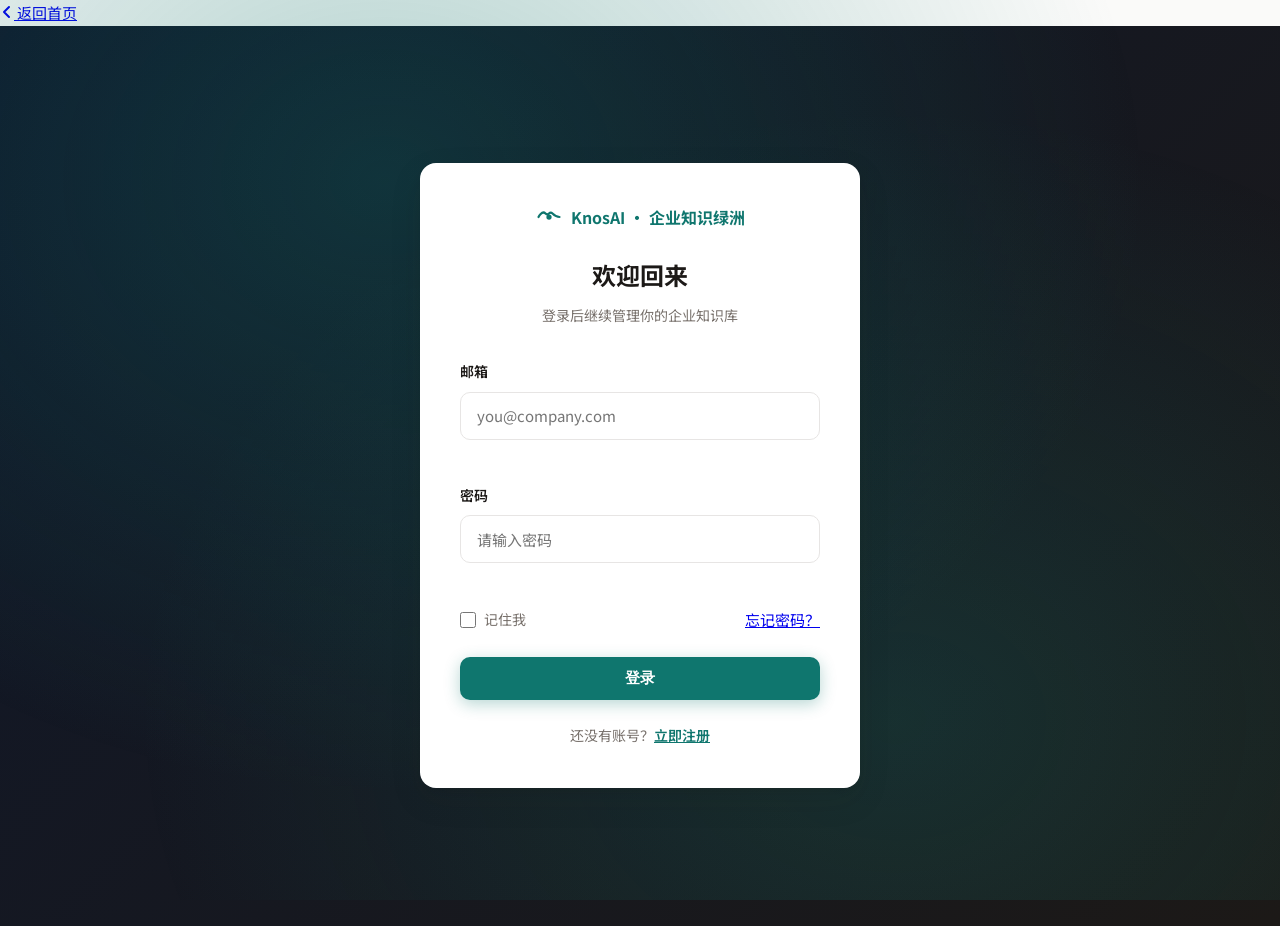
==== dashboard.html @ cca68ba0 "fix: move auth pages to root to fix 404" ====
<!DOCTYPE html>
<html lang="zh-CN">
<head>
  <meta charset="UTF-8">
  <meta name="viewport" content="width=device-width, initial-scale=1.0">
  <title>控制台 - KnosAI · 企业知识绿洲</title>
  <link href="https://fonts.googleapis.com/css2?family=Noto+Sans+SC:wght@400;500;600;700;900&display=swap" rel="stylesheet">
  <link rel="stylesheet" href="assets/css/auth.css">
</head>
<body>
  <div class="dashboard-page" id="dashboard-page">
    <nav class="dashboard-nav">
      <a href="index.html" class="dashboard-logo">
        <svg viewBox="0 0 32 32" fill="none">
          <path d="M4 16C4 16 8 8 12 12C16 16 16 8 20 12C24 16 28 16 28 16" stroke="#0F766E" stroke-width="2.5" stroke-linecap="round"/>
          <circle cx="16" cy="16" r="3" fill="#0F766E"/>
        </svg>
        KnosAI · 企业知识绿洲
      </a>
      <div class="dashboard-user">
        <div class="dashboard-username" id="dashboard-username"></div>
        <button type="button" class="btn-logout" id="logout-btn">退出</button>
      </div>
    </nav>

    <main class="dashboard-content">
      <div class="welcome-card">
        <span class="welcome-badge">Demo 模式</span>
        <h1 class="welcome-title">欢迎使用 KnosAI</h1>
        <p class="welcome-desc">
          这是你的企业知识库控制台骨架。后续阶段将逐步接入：站点清单、引导式问答、文档上传、AI 智能问答等核心功能。
        </p>

        <div id="dashboard-info" style="display:none; margin-top: 20px; padding: 14px 16px; background: var(--bg-warm); border-radius: var(--radius-md); font-size: 13px; color: var(--text-muted);"></div>

        <div class="welcome-features">
          <div class="welcome-feature">
            <div class="welcome-feature-icon">💬</div>
            <div class="welcome-feature-title">引导式问答</div>
            <div class="welcome-feature-desc">通过 20-30 个问题挖掘老师傅的隐性经验（即将上线）</div>
          </div>
          <div class="welcome-feature">
            <div class="welcome-feature-icon">📄</div>
            <div class="welcome-feature-title">文档上传</div>
            <div class="welcome-feature-desc">支持 Word/PDF/Excel/MD 批量上传解析（即将上线）</div>
          </div>
          <div class="welcome-feature">
            <div class="welcome-feature-icon">🤖</div>
            <div class="welcome-feature-title">AI 智能问答</div>
            <div class="welcome-feature-desc">基于企业知识库的 7×24 智能应答（即将上线）</div>
          </div>
          <div class="welcome-feature">
            <div class="welcome-feature-icon">🏭</div>
            <div class="welcome-feature-title">多站点管理</div>
            <div class="welcome-feature-desc">公司层 + 多站点层独立知识模块（即将上线）</div>
          </div>
        </div>
      </div>
    </main>
  </div>

  <script src="assets/js/auth.js"></script>
</body>
</html>
---- assets/css/auth.css ----
/* ==============================
   KnosAI · 企业知识绿洲
   共用认证样式（登录/注册/控制台）
   ============================== */

:root {
  --primary: #0F766E;
  --primary-light: #14B8A6;
  --primary-dark: #0D5D54;
  --accent: #F97316;
  --bg-white: #FFFFFF;
  --bg-warm: #FAFAF9;
  --bg-light: #F5F5F4;
  --text-dark: #1C1917;
  --text-muted: #78716C;
  --text-light: #A8A29E;
  --border: #E7E5E4;
  --success: #10B981;
  --danger: #EF4444;
  --shadow-sm: 0 1px 3px rgba(28,25,23,0.06), 0 1px 2px rgba(28,25,23,0.04);
  --shadow-md: 0 4px 12px rgba(28,25,23,0.08), 0 2px 4px rgba(28,25,23,0.04);
  --shadow-lg: 0 12px 32px rgba(28,25,23,0.1), 0 4px 8px rgba(28,25,23,0.06);
  --radius-sm: 6px;
  --radius-md: 10px;
  --radius-lg: 16px;
  --radius-full: 9999px;
}

* { margin: 0; padding: 0; box-sizing: border-box; }
body {
  font-family: 'Noto Sans SC', -apple-system, BlinkMacSystemFont, sans-serif;
  background: var(--bg-warm);
  color: var(--text-dark);
  line-height: 1.7;
  font-size: 15px;
  min-height: 100vh;
}

/* ========== 通用按钮 ========== */
.btn {
  display: inline-flex; align-items: center; justify-content: center;
  padding: 12px 24px; border-radius: var(--radius-md);
  font-size: 15px; font-weight: 600; cursor: pointer;
  border: none; transition: all 0.2s ease; white-space: nowrap;
}
.btn-primary {
  background: var(--primary); color: white;
  box-shadow: 0 4px 16px rgba(15,118,110,0.3);
}
.btn-primary:hover {
  background: var(--primary-light);
  transform: translateY(-1px);
  box-shadow: 0 6px 20px rgba(20,184,166,0.4);
}
.btn-block { width: 100%; }

/* ========== 表单 ========== */
.form-group { margin-bottom: 20px; }
.form-label {
  display: block; font-size: 14px; font-weight: 600;
  color: var(--text-dark); margin-bottom: 8px;
}
.form-input {
  width: 100%; height: 48px; padding: 0 16px;
  border: 1.5px solid var(--border); border-radius: var(--radius-md);
  font-size: 15px; font-family: inherit; color: var(--text-dark);
  background: white; transition: border-color 0.2s;
}
.form-input:focus {
  outline: none;
  border-color: var(--primary);
  box-shadow: 0 0 0 3px rgba(15,118,110,0.1);
}
.form-input.error { border-color: var(--danger); }
.form-error {
  font-size: 13px; color: var(--danger); margin-top: 6px; min-height: 18px;
}
.form-options {
  display: flex; align-items: center; justify-content: space-between;
  margin-bottom: 24px;
}
.form-checkbox {
  display: flex; align-items: center; gap: 8px;
  font-size: 14px; color: var(--text-muted); cursor: pointer;
}
.form-checkbox input { width: 16px; height: 16px; cursor: pointer; }
.form-footer {
  text-align: center; margin-top: 24px;
  font-size: 14px; color: var(--text-muted);
}
.form-footer a { color: var(--primary); font-weight: 600; }
.form-footer a:hover { text-decoration: underline; }

/* ========== 告警 ========== */
.alert {
  padding: 12px 16px; border-radius: var(--radius-md);
  font-size: 14px; margin-bottom: 20px; display: none;
}
.alert-error {
  background: rgba(239,68,68,0.08); color: var(--danger);
  border: 1px solid rgba(239,68,68,0.2);
}
.alert-error.show { display: block; }

/* ========== 登录/注册页 ========== */
.auth-page {
  min-height: 100vh; display: flex; align-items: center; justify-content: center;
  padding: 32px 24px;
  background: linear-gradient(135deg, #0F172A 0%, #1C1917 100%);
}
.auth-page::before {
  content: ''; position: fixed; inset: 0;
  background: radial-gradient(ellipse at 30% 20%, rgba(15,118,110,0.3) 0%, transparent 60%),
              radial-gradient(ellipse at 70% 80%, rgba(20,184,166,0.15) 0%, transparent 60%);
  pointer-events: none;
}
.auth-card {
  position: relative; z-index: 10;
  background: white; border-radius: var(--radius-lg);
  padding: 40px; width: 100%; max-width: 440px;
  box-shadow: var(--shadow-lg);
}
.auth-header { text-align: center; margin-bottom: 32px; }
.auth-logo {
  display: inline-flex; align-items: center; gap: 8px;
  font-size: 16px; font-weight: 700; color: var(--primary);
  text-decoration: none; margin-bottom: 24px;
}
.auth-logo svg { width: 28px; height: 28px; }
.auth-title { font-size: 24px; font-weight: 700; color: var(--text-dark); margin-bottom: 8px; }
.auth-subtitle { font-size: 14px; color: var(--text-muted); }

/* 行业选择下拉框 */
.form-select {
  width: 100%; height: 48px; padding: 0 16px;
  border: 1.5px solid var(--border); border-radius: var(--radius-md);
  font-size: 15px; font-family: inherit; color: var(--text-dark);
  background: white; cursor: pointer; appearance: none;
  background-image: url("data:image/svg+xml,%3Csvg xmlns='http://www.w3.org/2000/svg' width='12' height='12' viewBox='0 0 12 12'%3E%3Cpath fill='%2378716C' d='M6 8L1 3h10z'/%3E%3C/svg%3E");
  background-repeat: no-repeat; background-position: right 16px center;
  transition: border-color 0.2s;
}
.form-select:focus { outline: none; border-color: var(--primary); }

/* ========== 控制台页 ========== */
.dashboard-page { min-height: 100vh; background: var(--bg-warm); }
.dashboard-nav {
  background: white; border-bottom: 1px solid var(--border);
  padding: 14px 48px; display: flex; align-items: center; justify-content: space-between;
}
.dashboard-logo {
  display: flex; align-items: center; gap: 8px;
  font-size: 18px; font-weight: 700; color: var(--primary); text-decoration: none;
}
.dashboard-logo svg { width: 28px; height: 28px; }
.dashboard-user { display: flex; align-items: center; gap: 16px; }
.dashboard-username { font-size: 14px; font-weight: 500; color: var(--text-muted); }
.btn-logout {
  padding: 8px 16px; border-radius: var(--radius-md);
  border: 1.5px solid var(--border); background: transparent;
  font-size: 13px; font-weight: 600; color: var(--text-muted); cursor: pointer;
  transition: all 0.2s;
}
.btn-logout:hover { border-color: var(--primary); color: var(--primary); }
.dashboard-content { max-width: 900px; margin: 0 auto; padding: 48px 48px; }
.welcome-card {
  background: white; border-radius: var(--radius-lg); padding: 40px;
  box-shadow: var(--shadow-md);
}
.welcome-badge {
  display: inline-block; background: rgba(249,115,22,0.1);
  color: var(--accent); padding: 4px 12px; border-radius: var(--radius-full);
  font-size: 12px; font-weight: 600; margin-bottom: 16px;
}
.welcome-title { font-size: 28px; font-weight: 700; color: var(--text-dark); margin-bottom: 12px; }
.welcome-desc { font-size: 15px; color: var(--text-muted); line-height: 1.7; }
.welcome-features {
  display: grid; grid-template-columns: repeat(2, 1fr); gap: 20px; margin-top: 32px;
}
.welcome-feature {
  background: var(--bg-light); border-radius: var(--radius-md);
  padding: 20px; transition: all 0.2s;
}
.welcome-feature:hover { background: var(--bg-warm); transform: translateY(-2px); }
.welcome-feature-icon { font-size: 28px; margin-bottom: 10px; }
.welcome-feature-title { font-size: 15px; font-weight: 700; color: var(--text-dark); margin-bottom: 6px; }
.welcome-feature-desc { font-size: 13px; color: var(--text-muted); }

/* ========== 响应式 ========== */
@media (max-width: 768px) {
  .auth-card { padding: 32px 24px; }
  .dashboard-nav { padding: 14px 24px; }
  .dashboard-content { padding: 32px 24px; }
  .welcome-features { grid-template-columns: 1fr; }
}
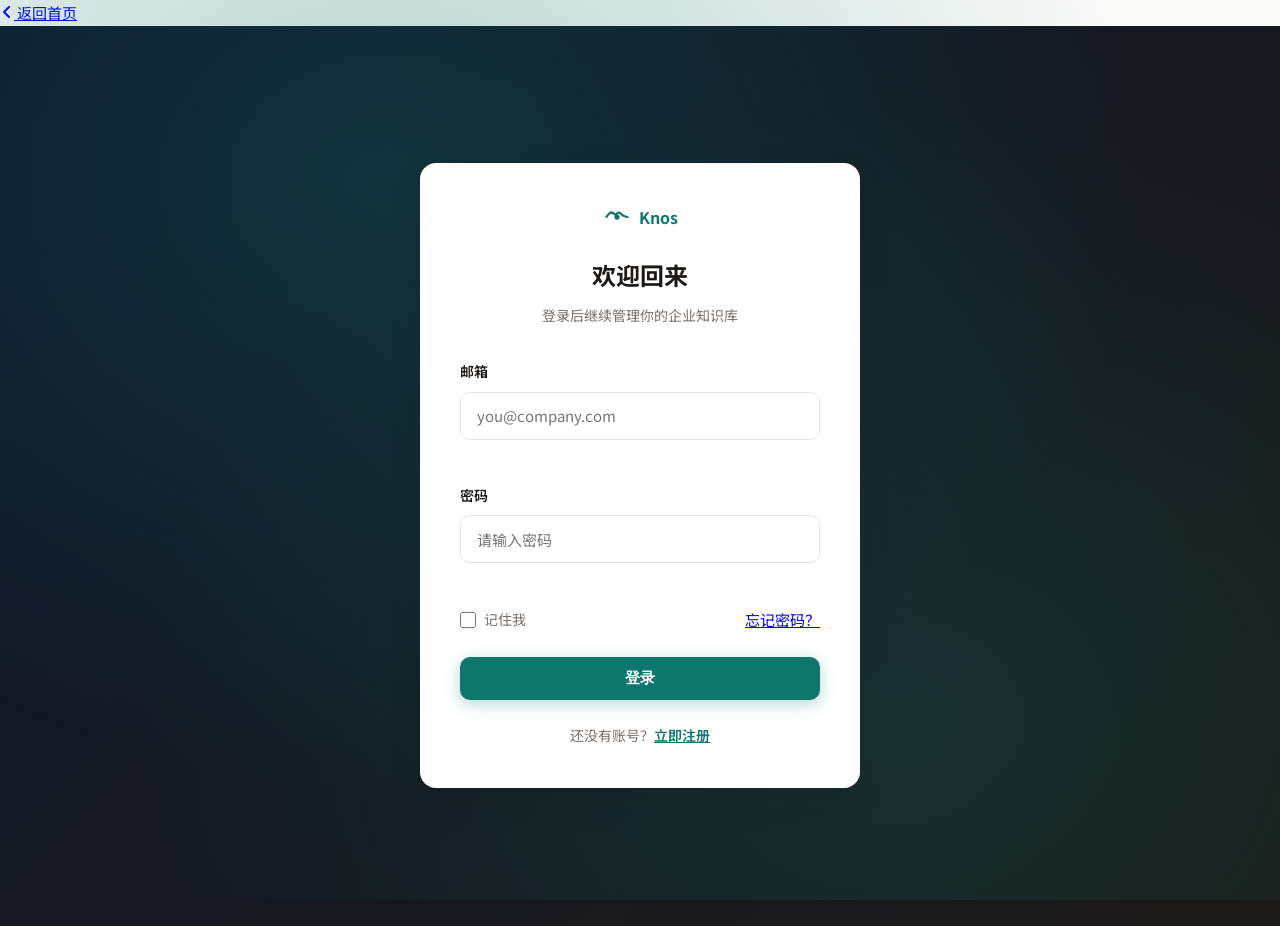
==== commit 51cbe953: "brand: 移除页面内中文名 \u300c企业知识绿洲\u300d和英文全称,统一显示为 Knos" ====
--- a/dashboard.html
+++ b/dashboard.html
@@ -3,19 +3,318 @@
 <head>
   <meta charset="UTF-8">
   <meta name="viewport" content="width=device-width, initial-scale=1.0">
-  <title>控制台 - KnosAI · 企业知识绿洲</title>
+  <title>控制台 - Knos</title>
   <link href="https://fonts.googleapis.com/css2?family=Noto+Sans+SC:wght@400;500;600;700;900&display=swap" rel="stylesheet">
   <link rel="stylesheet" href="assets/css/auth.css">
+  <style>
+    /* ==============================
+       Dashboard 专属样式
+       顶部深色导航 + 卡片网格 + 进度条
+       ============================== */
+
+    /* 顶部深色导航（覆盖 auth.css 中 .dashboard-nav 的白底） */
+    .dashboard-nav {
+      background: linear-gradient(135deg, #0F172A 0%, #1C1917 100%);
+      border-bottom: 1px solid rgba(255,255,255,0.06);
+      padding: 14px 48px;
+    }
+    .dashboard-nav .dashboard-logo { color: #FAFAF9; }
+    .dashboard-nav .dashboard-logo svg path { stroke: #14B8A6; }
+    .dashboard-nav .dashboard-logo svg circle { fill: #F97316; }
+    .dashboard-nav .dashboard-username { color: #A8A29E; }
+    .dashboard-nav .btn-logout {
+      border-color: rgba(255,255,255,0.15);
+      color: #A8A29E;
+    }
+    .dashboard-nav .btn-logout:hover {
+      border-color: #14B8A6;
+      color: #14B8A6;
+      background: rgba(20,184,166,0.08);
+    }
+
+    /* 主内容容器加宽 */
+    .dashboard-content {
+      max-width: 1200px;
+      padding: 32px 48px 64px;
+    }
+
+    /* ========== 页面标题区 ========== */
+    .page-header {
+      display: flex; align-items: flex-end; justify-content: space-between;
+      flex-wrap: wrap; gap: 16px; margin-bottom: 28px;
+    }
+    .page-title {
+      font-size: 24px; font-weight: 700; color: var(--text-dark);
+    }
+    .page-subtitle {
+      font-size: 14px; color: var(--text-muted); margin-top: 4px;
+    }
+    .page-meta {
+      font-size: 13px; color: var(--text-muted);
+      display: inline-flex; align-items: center; gap: 6px;
+      padding: 6px 12px; background: white;
+      border: 1px solid var(--border); border-radius: var(--radius-full);
+    }
+    .page-meta-dot {
+      width: 8px; height: 8px; border-radius: 50%;
+      background: var(--success); display: inline-block;
+    }
+
+    /* ========== 通用卡片 ========== */
+    .card {
+      background: white; border-radius: var(--radius-lg);
+      padding: 24px; box-shadow: var(--shadow-sm);
+      transition: all 0.2s ease;
+    }
+    .card:hover { box-shadow: var(--shadow-md); }
+    .card-header {
+      display: flex; align-items: center; justify-content: space-between;
+      margin-bottom: 20px;
+    }
+    .card-title {
+      font-size: 16px; font-weight: 700; color: var(--text-dark);
+      display: flex; align-items: center; gap: 8px;
+    }
+    .card-title-icon {
+      width: 32px; height: 32px; border-radius: var(--radius-md);
+      display: inline-flex; align-items: center; justify-content: center;
+      font-size: 16px;
+    }
+    .card-title-icon.teal { background: rgba(15,118,110,0.1); color: var(--primary); }
+    .card-title-icon.orange { background: rgba(249,115,22,0.1); color: var(--accent); }
+    .card-title-icon.blue { background: rgba(59,130,246,0.1); color: #3B82F6; }
+    .card-title-icon.purple { background: rgba(168,85,247,0.1); color: #A855F7; }
+    .card-action {
+      font-size: 13px; color: var(--primary); font-weight: 600;
+      text-decoration: none; cursor: pointer;
+    }
+    .card-action:hover { text-decoration: underline; }
+
+    /* ========== 网格布局 ========== */
+    .grid {
+      display: grid; gap: 24px; margin-bottom: 24px;
+    }
+    .grid-top { grid-template-columns: 1fr 2fr; }
+    .grid-features { grid-template-columns: repeat(4, 1fr); }
+    .grid-bottom { grid-template-columns: 2fr 1fr; }
+
+    /* ========== 公司信息卡片 ========== */
+    .company-info {
+      display: flex; flex-direction: column; gap: 16px;
+    }
+    .company-name {
+      font-size: 20px; font-weight: 700; color: var(--text-dark);
+    }
+    .company-tags { display: flex; flex-wrap: wrap; gap: 8px; }
+    .tag {
+      display: inline-flex; align-items: center; gap: 4px;
+      padding: 4px 10px; font-size: 12px; font-weight: 500;
+      border-radius: var(--radius-full);
+      background: var(--bg-light); color: var(--text-muted);
+    }
+    .tag.teal { background: rgba(15,118,110,0.1); color: var(--primary); }
+    .tag.orange { background: rgba(249,115,22,0.1); color: var(--accent); }
+    .company-stat {
+      display: flex; gap: 20px; padding-top: 16px;
+      border-top: 1px solid var(--border);
+    }
+    .company-stat-item { flex: 1; }
+    .company-stat-num {
+      font-size: 24px; font-weight: 700; color: var(--text-dark);
+      line-height: 1.2;
+    }
+    .company-stat-label {
+      font-size: 12px; color: var(--text-muted); margin-top: 2px;
+    }
+
+    /* ========== 站点管理卡片 ========== */
+    .station-list {
+      display: grid; gap: 14px;
+    }
+    .station-card {
+      display: flex; align-items: center; gap: 16px;
+      padding: 16px; border-radius: var(--radius-md);
+      background: var(--bg-warm);
+      border: 1px solid transparent;
+      transition: all 0.2s; cursor: pointer;
+    }
+    .station-card:hover {
+      background: white; border-color: var(--primary);
+      transform: translateY(-1px); box-shadow: var(--shadow-sm);
+    }
+    .station-avatar {
+      width: 44px; height: 44px; border-radius: var(--radius-md);
+      display: flex; align-items: center; justify-content: center;
+      font-size: 20px; font-weight: 700; color: white; flex-shrink: 0;
+    }
+    .station-avatar.s1 { background: linear-gradient(135deg, #0F766E 0%, #14B8A6 100%); }
+    .station-avatar.s2 { background: linear-gradient(135deg, #F97316 0%, #FB923C 100%); }
+    .station-avatar.s3 { background: linear-gradient(135deg, #3B82F6 0%, #60A5FA 100%); }
+    .station-avatar.s4 { background: linear-gradient(135deg, #A855F7 0%, #C084FC 100%); }
+    .station-avatar.s5 { background: linear-gradient(135deg, #10B981 0%, #34D399 100%); }
+    .station-info { flex: 1; min-width: 0; }
+    .station-name {
+      font-size: 15px; font-weight: 600; color: var(--text-dark);
+      margin-bottom: 4px; display: flex; align-items: center; gap: 8px;
+    }
+    .station-meta {
+      font-size: 12px; color: var(--text-muted);
+      display: flex; flex-wrap: wrap; gap: 8px 12px;
+    }
+    .station-meta-item { display: inline-flex; align-items: center; gap: 4px; }
+    .station-progress {
+      display: flex; flex-direction: column; align-items: flex-end; gap: 4px;
+      min-width: 100px; flex-shrink: 0;
+    }
+    .progress-bar {
+      width: 100%; height: 6px; background: var(--bg-light);
+      border-radius: var(--radius-full); overflow: hidden;
+    }
+    .progress-fill {
+      height: 100%; border-radius: var(--radius-full);
+      background: linear-gradient(90deg, #0F766E 0%, #14B8A6 100%);
+      transition: width 0.4s ease;
+    }
+    .progress-fill.warning {
+      background: linear-gradient(90deg, #F97316 0%, #FB923C 100%);
+    }
+    .progress-fill.danger {
+      background: linear-gradient(90deg, #EF4444 0%, #F87171 100%);
+    }
+    .progress-text {
+      font-size: 12px; color: var(--text-muted); font-weight: 600;
+    }
+
+    .add-station-btn {
+      display: flex; align-items: center; justify-content: center; gap: 8px;
+      padding: 14px; border: 1.5px dashed var(--border);
+      border-radius: var(--radius-md); background: transparent;
+      color: var(--text-muted); font-size: 14px; font-weight: 500;
+      cursor: pointer; transition: all 0.2s; font-family: inherit;
+    }
+    .add-station-btn:hover {
+      border-color: var(--primary); color: var(--primary);
+      background: rgba(15,118,110,0.04);
+    }
+    .add-station-icon {
+      width: 24px; height: 24px; border-radius: 50%;
+      background: var(--primary); color: white;
+      display: inline-flex; align-items: center; justify-content: center;
+      font-size: 16px; line-height: 1;
+    }
+
+    /* ========== 快捷功能入口 ========== */
+    .feature-card {
+      background: white; border-radius: var(--radius-lg);
+      padding: 24px 20px; box-shadow: var(--shadow-sm);
+      border: 1px solid transparent; cursor: pointer;
+      transition: all 0.2s ease;
+      display: flex; flex-direction: column; gap: 12px;
+      text-decoration: none; color: inherit;
+      position: relative; overflow: hidden;
+    }
+    .feature-card:hover {
+      transform: translateY(-3px); box-shadow: var(--shadow-md);
+      border-color: var(--primary);
+    }
+    .feature-icon {
+      width: 48px; height: 48px; border-radius: var(--radius-md);
+      display: flex; align-items: center; justify-content: center;
+      font-size: 24px; flex-shrink: 0;
+    }
+    .feature-icon.teal { background: linear-gradient(135deg, rgba(15,118,110,0.15) 0%, rgba(20,184,166,0.15) 100%); color: var(--primary); }
+    .feature-icon.orange { background: linear-gradient(135deg, rgba(249,115,22,0.15) 0%, rgba(251,146,60,0.15) 100%); color: var(--accent); }
+    .feature-icon.purple { background: linear-gradient(135deg, rgba(168,85,247,0.15) 0%, rgba(192,132,252,0.15) 100%); color: #A855F7; }
+    .feature-icon.blue { background: linear-gradient(135deg, rgba(59,130,246,0.15) 0%, rgba(96,165,250,0.15) 100%); color: #3B82F6; }
+    .feature-title {
+      font-size: 15px; font-weight: 700; color: var(--text-dark);
+    }
+    .feature-desc {
+      font-size: 13px; color: var(--text-muted); line-height: 1.5;
+      flex: 1;
+    }
+    .feature-badge {
+      position: absolute; top: 16px; right: 16px;
+      font-size: 10px; font-weight: 600; padding: 2px 8px;
+      border-radius: var(--radius-full);
+      background: rgba(249,115,22,0.1); color: var(--accent);
+    }
+    .feature-arrow {
+      font-size: 12px; color: var(--primary); font-weight: 600;
+      display: flex; align-items: center; gap: 4px;
+    }
+
+    /* ========== 最近活动 / 今日任务 ========== */
+    .activity-list { display: flex; flex-direction: column; gap: 14px; }
+    .activity-item {
+      display: flex; gap: 12px; padding: 12px;
+      border-radius: var(--radius-md);
+      transition: background 0.2s;
+    }
+    .activity-item:hover { background: var(--bg-warm); }
+    .activity-dot {
+      width: 8px; height: 8px; border-radius: 50%;
+      background: var(--primary); margin-top: 8px; flex-shrink: 0;
+    }
+    .activity-dot.orange { background: var(--accent); }
+    .activity-dot.gray { background: var(--text-light); }
+    .activity-content { flex: 1; min-width: 0; }
+    .activity-title {
+      font-size: 14px; color: var(--text-dark);
+      margin-bottom: 2px; font-weight: 500;
+    }
+    .activity-meta {
+      font-size: 12px; color: var(--text-muted);
+    }
+    .activity-time {
+      font-size: 12px; color: var(--text-light);
+      white-space: nowrap; flex-shrink: 0;
+    }
+
+    /* ========== 知识库概览迷你卡 ========== */
+    .overview-mini {
+      display: flex; flex-direction: column; gap: 16px;
+    }
+    .overview-mini-item {
+      display: flex; align-items: center; justify-content: space-between;
+      padding: 12px 0; border-bottom: 1px solid var(--border);
+    }
+    .overview-mini-item:last-child { border-bottom: none; }
+    .overview-mini-label {
+      font-size: 13px; color: var(--text-muted);
+    }
+    .overview-mini-value {
+      font-size: 16px; font-weight: 700; color: var(--text-dark);
+    }
+
+    /* ========== 响应式 ========== */
+    @media (max-width: 1024px) {
+      .grid-top { grid-template-columns: 1fr; }
+      .grid-features { grid-template-columns: repeat(2, 1fr); }
+      .grid-bottom { grid-template-columns: 1fr; }
+    }
+    @media (max-width: 768px) {
+      .dashboard-nav { padding: 14px 20px; }
+      .dashboard-content { padding: 24px 20px 48px; }
+      .grid-top,
+      .grid-features,
+      .grid-bottom { grid-template-columns: 1fr; }
+      .page-header { flex-direction: column; align-items: flex-start; }
+      .station-card { flex-wrap: wrap; }
+      .station-progress { width: 100%; align-items: stretch; }
+      .company-stat { gap: 12px; }
+    }
+  </style>
 </head>
 <body>
   <div class="dashboard-page" id="dashboard-page">
     <nav class="dashboard-nav">
       <a href="index.html" class="dashboard-logo">
         <svg viewBox="0 0 32 32" fill="none">
-          <path d="M4 16C4 16 8 8 12 12C16 16 16 8 20 12C24 16 28 16 28 16" stroke="#0F766E" stroke-width="2.5" stroke-linecap="round"/>
-          <circle cx="16" cy="16" r="3" fill="#0F766E"/>
+          <path d="M4 16C4 16 8 8 12 12C16 16 16 8 20 12C24 16 28 16 28 16" stroke="#14B8A6" stroke-width="2.5" stroke-linecap="round"/>
+          <circle cx="16" cy="16" r="3" fill="#F97316"/>
         </svg>
-        KnosAI · 企业知识绿洲
+        Knos
       </a>
       <div class="dashboard-user">
         <div class="dashboard-username" id="dashboard-username"></div>
@@ -24,35 +323,146 @@
     </nav>
 
     <main class="dashboard-content">
-      <div class="welcome-card">
-        <span class="welcome-badge">Demo 模式</span>
-        <h1 class="welcome-title">欢迎使用 KnosAI</h1>
-        <p class="welcome-desc">
-          这是你的企业知识库控制台骨架。后续阶段将逐步接入：站点清单、引导式问答、文档上传、AI 智能问答等核心功能。
-        </p>
-
-        <div id="dashboard-info" style="display:none; margin-top: 20px; padding: 14px 16px; background: var(--bg-warm); border-radius: var(--radius-md); font-size: 13px; color: var(--text-muted);"></div>
-
-        <div class="welcome-features">
-          <div class="welcome-feature">
-            <div class="welcome-feature-icon">💬</div>
-            <div class="welcome-feature-title">引导式问答</div>
-            <div class="welcome-feature-desc">通过 20-30 个问题挖掘老师傅的隐性经验（即将上线）</div>
-          </div>
-          <div class="welcome-feature">
-            <div class="welcome-feature-icon">📄</div>
-            <div class="welcome-feature-title">文档上传</div>
-            <div class="welcome-feature-desc">支持 Word/PDF/Excel/MD 批量上传解析（即将上线）</div>
-          </div>
-          <div class="welcome-feature">
-            <div class="welcome-feature-icon">🤖</div>
-            <div class="welcome-feature-title">AI 智能问答</div>
-            <div class="welcome-feature-desc">基于企业知识库的 7×24 智能应答（即将上线）</div>
-          </div>
-          <div class="welcome-feature">
-            <div class="welcome-feature-icon">🏭</div>
-            <div class="welcome-feature-title">多站点管理</div>
-            <div class="welcome-feature-desc">公司层 + 多站点层独立知识模块（即将上线）</div>
+      <!-- 页面标题 -->
+      <div class="page-header">
+        <div>
+          <h1 class="page-title">控制台</h1>
+          <p class="page-subtitle">管理你的站点、构建企业专属知识库</p>
+        </div>
+        <div class="page-meta">
+          <span class="page-meta-dot"></span>
+          <span id="today-date">加载中...</span>
+        </div>
+      </div>
+
+      <!-- 第一行：公司信息 + 站点管理 -->
+      <div class="grid grid-top">
+        <!-- 公司信息卡片 -->
+        <div class="card">
+          <div class="card-header">
+            <div class="card-title">
+              <span class="card-title-icon teal">🏢</span>
+              公司信息
+            </div>
+          </div>
+          <div class="company-info">
+            <div class="company-name" id="company-name">--</div>
+            <div class="company-tags">
+              <span class="tag teal" id="company-industry">--</span>
+              <span class="tag">首期行业</span>
+            </div>
+            <div class="company-stat">
+              <div class="company-stat-item">
+                <div class="company-stat-num" id="stat-stations">5</div>
+                <div class="company-stat-label">托管站点</div>
+              </div>
+              <div class="company-stat-item">
+                <div class="company-stat-num" id="stat-docs">128</div>
+                <div class="company-stat-label">知识文档</div>
+              </div>
+              <div class="company-stat-item">
+                <div class="company-stat-num" id="stat-qa">42</div>
+                <div class="company-stat-label">问答条目</div>
+              </div>
+            </div>
+          </div>
+        </div>
+
+        <!-- 站点管理卡片 -->
+        <div class="card">
+          <div class="card-header">
+            <div class="card-title">
+              <span class="card-title-icon orange">🏭</span>
+              我的站点
+            </div>
+            <a href="#" class="card-action" onclick="event.preventDefault();">查看全部 →</a>
+          </div>
+          <div class="station-list" id="station-list">
+            <!-- 由 JS 渲染 -->
+          </div>
+          <div style="margin-top: 14px;">
+            <button type="button" class="add-station-btn" id="add-station-btn">
+              <span class="add-station-icon">+</span>
+              添加新站点
+            </button>
+          </div>
+        </div>
+      </div>
+
+      <!-- 第二行：快捷功能入口 -->
+      <div class="grid grid-features">
+        <a href="pages/qa.html" class="feature-card" data-feature="qa">
+          <div class="feature-icon teal">💬</div>
+          <div class="feature-title">引导式问答</div>
+          <div class="feature-desc">通过 20-30 个问题挖掘老师傅的隐性经验</div>
+          <div class="feature-badge">阶段 4</div>
+          <div class="feature-arrow">即将上线 →</div>
+        </a>
+
+        <a href="pages/upload.html" class="feature-card" data-feature="upload">
+          <div class="feature-icon orange">📄</div>
+          <div class="feature-title">文档上传</div>
+          <div class="feature-desc">支持 Word / PDF / Excel / MD 批量解析入库</div>
+          <div class="feature-badge">阶段 5</div>
+          <div class="feature-arrow">即将上线 →</div>
+        </a>
+
+        <a href="pages/ai.html" class="feature-card" data-feature="ai">
+          <div class="feature-icon purple">🤖</div>
+          <div class="feature-title">AI 智能问答</div>
+          <div class="feature-desc">基于企业知识库的 7×24 智能应答</div>
+          <div class="feature-badge">阶段 6/7</div>
+          <div class="feature-arrow">即将上线 →</div>
+        </a>
+
+        <a href="pages/overview.html" class="feature-card" data-feature="overview">
+          <div class="feature-icon blue">📊</div>
+          <div class="feature-title">知识库概览</div>
+          <div class="feature-desc">查看文档/问答/补全进度的全景视图</div>
+          <div class="feature-badge">阶段 7</div>
+          <div class="feature-arrow">即将上线 →</div>
+        </a>
+      </div>
+
+      <!-- 第三行：今日任务 + 知识库概览迷你卡 -->
+      <div class="grid grid-bottom">
+        <div class="card">
+          <div class="card-header">
+            <div class="card-title">
+              <span class="card-title-icon blue">📌</span>
+              今日任务
+            </div>
+            <a href="#" class="card-action" onclick="event.preventDefault();">全部 →</a>
+          </div>
+          <div class="activity-list" id="activity-list">
+            <!-- 由 JS 渲染 -->
+          </div>
+        </div>
+
+        <div class="card">
+          <div class="card-header">
+            <div class="card-title">
+              <span class="card-title-icon purple">📊</span>
+              知识库概览
+            </div>
+          </div>
+          <div class="overview-mini">
+            <div class="overview-mini-item">
+              <span class="overview-mini-label">文档总数</span>
+              <span class="overview-mini-value" id="mini-docs">128</span>
+            </div>
+            <div class="overview-mini-item">
+              <span class="overview-mini-label">问答条目</span>
+              <span class="overview-mini-value" id="mini-qa">42</span>
+            </div>
+            <div class="overview-mini-item">
+              <span class="overview-mini-label">站点完成度</span>
+              <span class="overview-mini-value" id="mini-avg">76%</span>
+            </div>
+            <div class="overview-mini-item">
+              <span class="overview-mini-label">待补充知识</span>
+              <span class="overview-mini-value" style="color: var(--accent);" id="mini-pending">18</span>
+            </div>
           </div>
         </div>
       </div>
@@ -60,5 +470,195 @@
   </div>
 
   <script src="assets/js/auth.js"></script>
+  <script>
+    /* ==============================
+       Dashboard 数据与渲染
+       ============================== */
+
+    /* 站点 mock 数据（5 个站，覆盖不同客户类型） */
+    var mockStations = [
+      {
+        id: 'st-001',
+        name: '龙门浩街道社区卫生服务中心',
+        clientType: '医院',
+        capacity: '40 m³/d',
+        knowledgeProgress: 88,
+        avatar: 's1',
+        icon: '🏥'
+      },
+      {
+        id: 'st-002',
+        name: '南岸区人民医院污水站',
+        clientType: '医院',
+        capacity: '120 m³/d',
+        knowledgeProgress: 72,
+        avatar: 's2',
+        icon: '🏥'
+      },
+      {
+        id: 'st-003',
+        name: '江南人家住宅小区',
+        clientType: '小区',
+        capacity: '500 m³/d',
+        knowledgeProgress: 64,
+        avatar: 's3',
+        icon: '🏘️'
+      },
+      {
+        id: 'st-004',
+        name: '重庆生物医药产业园',
+        clientType: '工业园',
+        capacity: '800 m³/d',
+        knowledgeProgress: 45,
+        avatar: 's4',
+        icon: '🏭'
+      },
+      {
+        id: 'st-005',
+        name: '渝北中医院',
+        clientType: '医院',
+        capacity: '60 m³/d',
+        knowledgeProgress: 92,
+        avatar: 's5',
+        icon: '🏥'
+      }
+    ];
+
+    /* 今日任务 mock 数据 */
+    var mockActivities = [
+      { type: 'primary', title: '为「渝北中医院」补充 5 条应急处理问答', meta: '阶段 4 · 引导式问答', time: '今天 09:00' },
+      { type: 'orange', title: '上传 12 份运维巡检 PDF 至「南岸区人民医院」', meta: '阶段 5 · 文档上传', time: '今天 14:00' },
+      { type: 'gray', title: '复核「江南人家」知识库完成度（64%）', meta: '每周检查', time: '今天 16:30' },
+      { type: 'gray', title: '更新「重庆生物医药产业园」处理规模信息', meta: '基础信息', time: '明天' }
+    ];
+
+    /* 渲染站点列表 */
+    function renderStations() {
+      var listEl = document.getElementById('station-list');
+      if (!listEl) return;
+
+      var html = mockStations.map(function (s) {
+        var progressClass = s.knowledgeProgress < 50 ? 'danger'
+          : s.knowledgeProgress < 75 ? 'warning' : '';
+        return ''
+          + '<div class="station-card" data-station-id="' + s.id + '">'
+          + '  <div class="station-avatar ' + s.avatar + '">' + s.icon + '</div>'
+          + '  <div class="station-info">'
+          + '    <div class="station-name">' + s.name + '</div>'
+          + '    <div class="station-meta">'
+          + '      <span class="station-meta-item">🏷️ ' + s.clientType + '</span>'
+          + '      <span class="station-meta-item">⚙️ ' + s.capacity + '</span>'
+          + '    </div>'
+          + '  </div>'
+          + '  <div class="station-progress">'
+          + '    <div class="progress-bar"><div class="progress-fill ' + progressClass + '" style="width: ' + s.knowledgeProgress + '%"></div></div>'
+          + '    <div class="progress-text">' + s.knowledgeProgress + '% 知识库</div>'
+          + '  </div>'
+          + '</div>';
+      }).join('');
+
+      listEl.innerHTML = html;
+    }
+
+    /* 渲染今日任务 */
+    function renderActivities() {
+      var listEl = document.getElementById('activity-list');
+      if (!listEl) return;
+
+      var html = mockActivities.map(function (a) {
+        return ''
+          + '<div class="activity-item">'
+          + '  <div class="activity-dot ' + a.type + '"></div>'
+          + '  <div class="activity-content">'
+          + '    <div class="activity-title">' + a.title + '</div>'
+          + '    <div class="activity-meta">' + a.meta + '</div>'
+          + '  </div>'
+          + '  <div class="activity-time">' + a.time + '</div>'
+          + '</div>';
+      }).join('');
+
+      listEl.innerHTML = html;
+    }
+
+    /* 填充公司信息（从 localStorage 读取登录态） */
+    function fillCompanyInfo() {
+      var user = null;
+      try { user = JSON.parse(localStorage.getItem('knosai_current_user') || 'null'); } catch (e) {}
+
+      var nameEl = document.getElementById('company-name');
+      var industryEl = document.getElementById('company-industry');
+      if (user) {
+        if (nameEl) nameEl.textContent = user.company || user.email || '--';
+        if (industryEl) industryEl.textContent = user.industry || '未填写行业';
+      } else {
+        if (nameEl) nameEl.textContent = '未登录';
+        if (industryEl) industryEl.textContent = '--';
+      }
+    }
+
+    /* 填充今日日期 */
+    function fillToday() {
+      var el = document.getElementById('today-date');
+      if (!el) return;
+      var d = new Date();
+      var week = ['日', '一', '二', '三', '四', '五', '六'][d.getDay()];
+      el.textContent = d.getFullYear() + '-' +
+        String(d.getMonth() + 1).padStart(2, '0') + '-' +
+        String(d.getDate()).padStart(2, '0') + ' · 周' + week;
+    }
+
+    /* 添加站点按钮：阶段占位提示 */
+    function bindAddStation() {
+      var btn = document.getElementById('add-station-btn');
+      if (!btn) return;
+      btn.addEventListener('click', function () {
+        alert('「添加新站点」功能将在阶段 4（多站点管理）开发时上线，敬请期待。');
+      });
+    }
+
+    /* 站点点击：阶段占位提示 */
+    function bindStationClicks() {
+      var listEl = document.getElementById('station-list');
+      if (!listEl) return;
+      listEl.addEventListener('click', function (e) {
+        var card = e.target.closest('.station-card');
+        if (!card) return;
+        var stationId = card.getAttribute('data-station-id');
+        var station = mockStations.find(function (s) { return s.id === stationId; });
+        if (station) {
+          alert('「' + station.name + '」的知识库详情页将在阶段 4 上线。\n当前知识库完成度：' + station.knowledgeProgress + '%');
+        }
+      });
+    }
+
+    /* 功能入口点击：未开发页面提示 */
+    function bindFeatureClicks() {
+      var cards = document.querySelectorAll('.feature-card');
+      cards.forEach(function (card) {
+        card.addEventListener('click', function (e) {
+          var feature = card.getAttribute('data-feature');
+          var titles = {
+            qa: '引导式问答',
+            upload: '文档上传',
+            ai: 'AI 智能问答',
+            overview: '知识库概览'
+          };
+          e.preventDefault();
+          alert('「' + (titles[feature] || feature) + '」模块尚未开发，正在筹备中。\n当前控制台为阶段 2 的功能性骨架。');
+        });
+      });
+    }
+
+    /* 初始化 */
+    (function init() {
+      fillCompanyInfo();
+      fillToday();
+      renderStations();
+      renderActivities();
+      bindAddStation();
+      bindStationClicks();
+      bindFeatureClicks();
+    })();
+  </script>
 </body>
-</html>+</html>
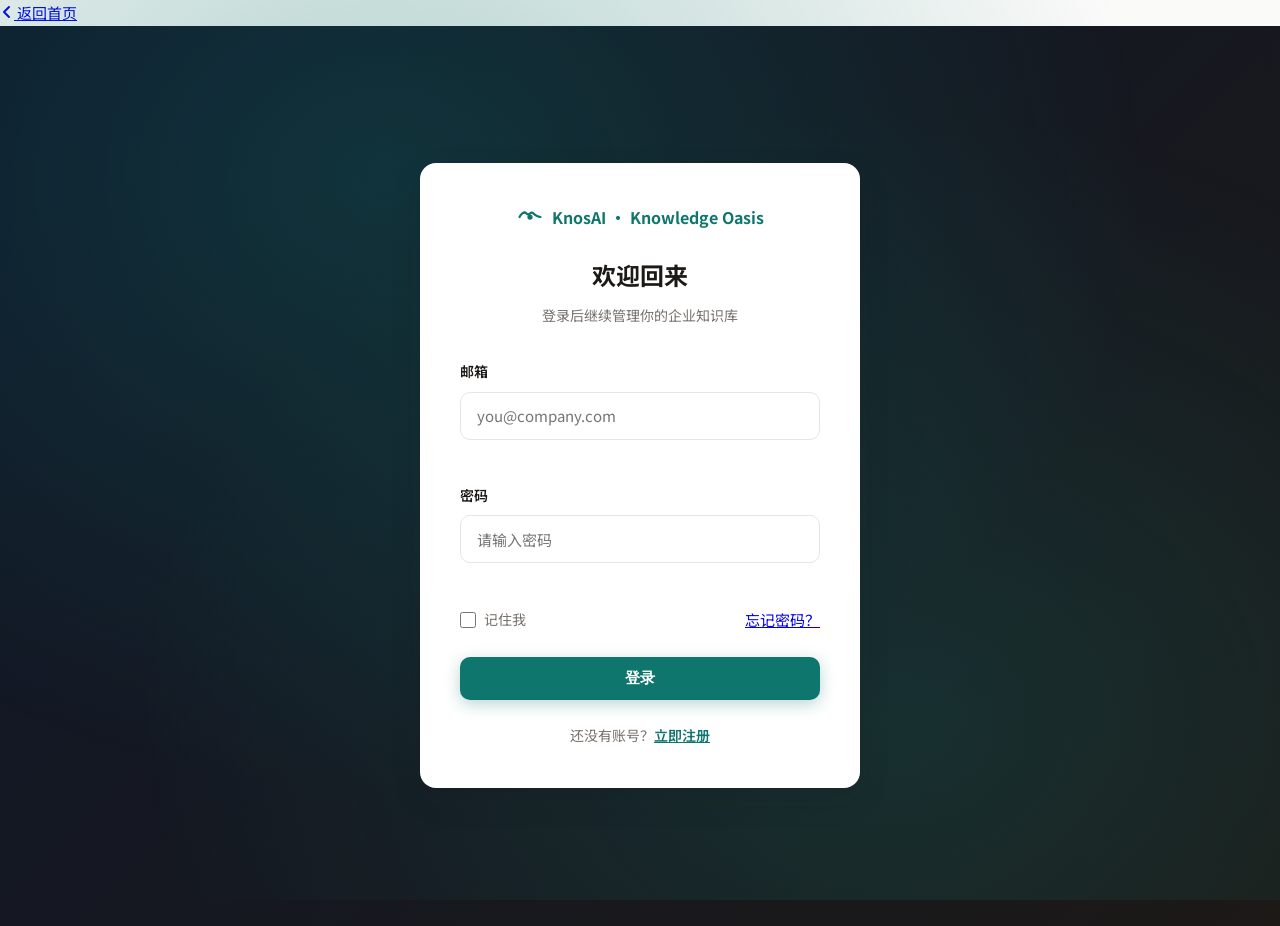
==== commit 22c2e764: "brand: 品牌名 KnosAI + 英文全称 Knowledge Oasis" ====
--- a/dashboard.html
+++ b/dashboard.html
@@ -3,7 +3,7 @@
 <head>
   <meta charset="UTF-8">
   <meta name="viewport" content="width=device-width, initial-scale=1.0">
-  <title>控制台 - Knos</title>
+  <title>控制台 - KnosAI · Knowledge Oasis</title>
   <link href="https://fonts.googleapis.com/css2?family=Noto+Sans+SC:wght@400;500;600;700;900&display=swap" rel="stylesheet">
   <link rel="stylesheet" href="assets/css/auth.css">
   <style>
@@ -314,7 +314,7 @@
           <path d="M4 16C4 16 8 8 12 12C16 16 16 8 20 12C24 16 28 16 28 16" stroke="#14B8A6" stroke-width="2.5" stroke-linecap="round"/>
           <circle cx="16" cy="16" r="3" fill="#F97316"/>
         </svg>
-        Knos
+        KnosAI · Knowledge Oasis
       </a>
       <div class="dashboard-user">
         <div class="dashboard-username" id="dashboard-username"></div>
